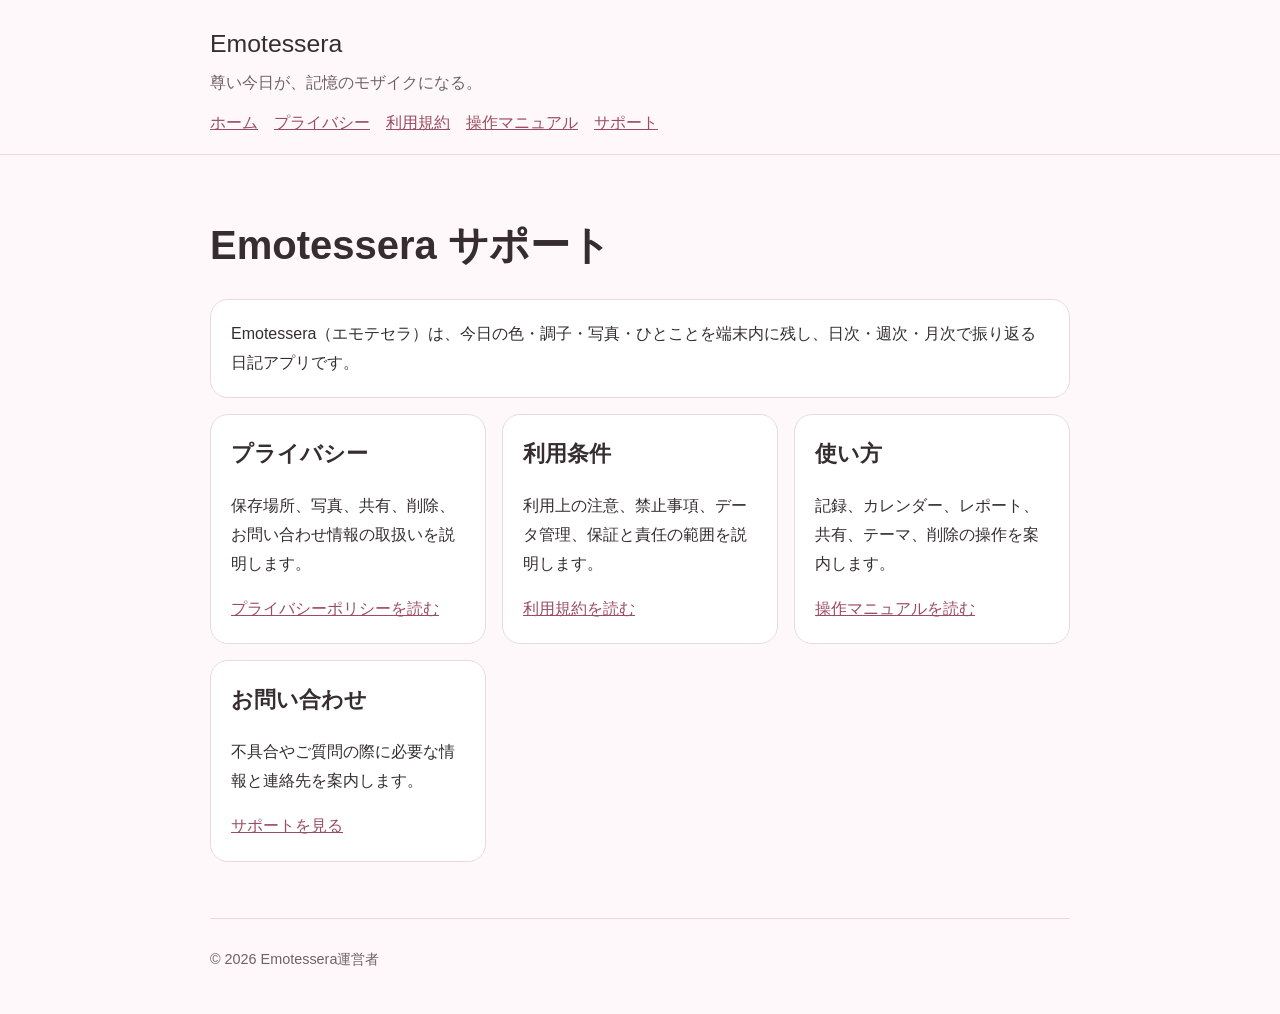
==== index.html @ 4161a7b2 "Publish Emotessera support and legal pages" ====
<!doctype html>
<html lang="ja">
<head>
  <meta charset="utf-8">
  <meta name="viewport" content="width=device-width, initial-scale=1">
  <meta name="description" content="Emotesseraの公式サポート、プライバシーポリシー、利用規約、操作マニュアル">
  <title>Emotessera サポート</title>
  <link rel="stylesheet" href="styles.css">
</head>
<body>
  <header><div class="header-inner">
    <p class="brand">Emotessera</p>
    <p class="tagline">尊い今日が、記憶のモザイクになる。</p>
    <nav aria-label="主要メニュー">
      <a href="index.html">ホーム</a><a href="privacy.html">プライバシー</a><a href="terms.html">利用規約</a><a href="manual.html">操作マニュアル</a><a href="support.html">サポート</a>
    </nav>
  </div></header>
  <main>
    <h1>Emotessera サポート</h1>
    <p class="lead">Emotessera（エモテセラ）は、今日の色・調子・写真・ひとことを端末内に残し、日次・週次・月次で振り返る日記アプリです。</p>
    <div class="grid">
      <section class="card"><h2>プライバシー</h2><p>保存場所、写真、共有、削除、お問い合わせ情報の取扱いを説明します。</p><a href="privacy.html">プライバシーポリシーを読む</a></section>
      <section class="card"><h2>利用条件</h2><p>利用上の注意、禁止事項、データ管理、保証と責任の範囲を説明します。</p><a href="terms.html">利用規約を読む</a></section>
      <section class="card"><h2>使い方</h2><p>記録、カレンダー、レポート、共有、テーマ、削除の操作を案内します。</p><a href="manual.html">操作マニュアルを読む</a></section>
      <section class="card"><h2>お問い合わせ</h2><p>不具合やご質問の際に必要な情報と連絡先を案内します。</p><a href="support.html">サポートを見る</a></section>
    </div>
  </main>
  <footer>© 2026 Emotessera運営者</footer>
</body>
</html>
---- styles.css ----
:root {
  color-scheme: light;
  --background: #fff8fa;
  --surface: #ffffff;
  --primary: #9b4c63;
  --primary-soft: #f9dce5;
  --text: #352d30;
  --muted: #6f6267;
  --border: #ead9df;
}

* { box-sizing: border-box; }

body {
  margin: 0;
  background: var(--background);
  color: var(--text);
  font-family: -apple-system, BlinkMacSystemFont, "Hiragino Sans", "Noto Sans JP", sans-serif;
  line-height: 1.8;
}

header {
  border-bottom: 1px solid var(--border);
  background: rgba(255, 248, 250, 0.96);
}

.header-inner, main, footer {
  width: min(100% - 32px, 860px);
  margin-inline: auto;
}

.header-inner { padding: 22px 0 16px; }
.brand { margin: 0; font-size: 1.55rem; }
.tagline { margin: 2px 0 12px; color: var(--muted); }

nav { display: flex; flex-wrap: wrap; gap: 8px 16px; }
nav a, a { color: var(--primary); }

main { padding: 36px 0 56px; }
h1 { font-size: clamp(1.8rem, 5vw, 2.5rem); line-height: 1.35; }
h2 { margin-top: 2.2rem; font-size: 1.35rem; }
h3 { margin-top: 1.6rem; font-size: 1.08rem; }

.lead, .notice, .card {
  padding: 20px;
  border: 1px solid var(--border);
  border-radius: 18px;
  background: var(--surface);
}

.notice { border-left: 5px solid var(--primary); }
.grid { display: grid; grid-template-columns: repeat(auto-fit, minmax(220px, 1fr)); gap: 16px; }
.card h2, .card h3 { margin-top: 0; }
li + li { margin-top: 0.45rem; }
.meta { color: var(--muted); font-size: 0.92rem; }

footer {
  padding: 28px 0 42px;
  border-top: 1px solid var(--border);
  color: var(--muted);
  font-size: 0.9rem;
}

@media (max-width: 480px) {
  .header-inner, main, footer { width: min(100% - 24px, 860px); }
  main { padding-top: 24px; }
  .lead, .notice, .card { padding: 16px; border-radius: 14px; }
}
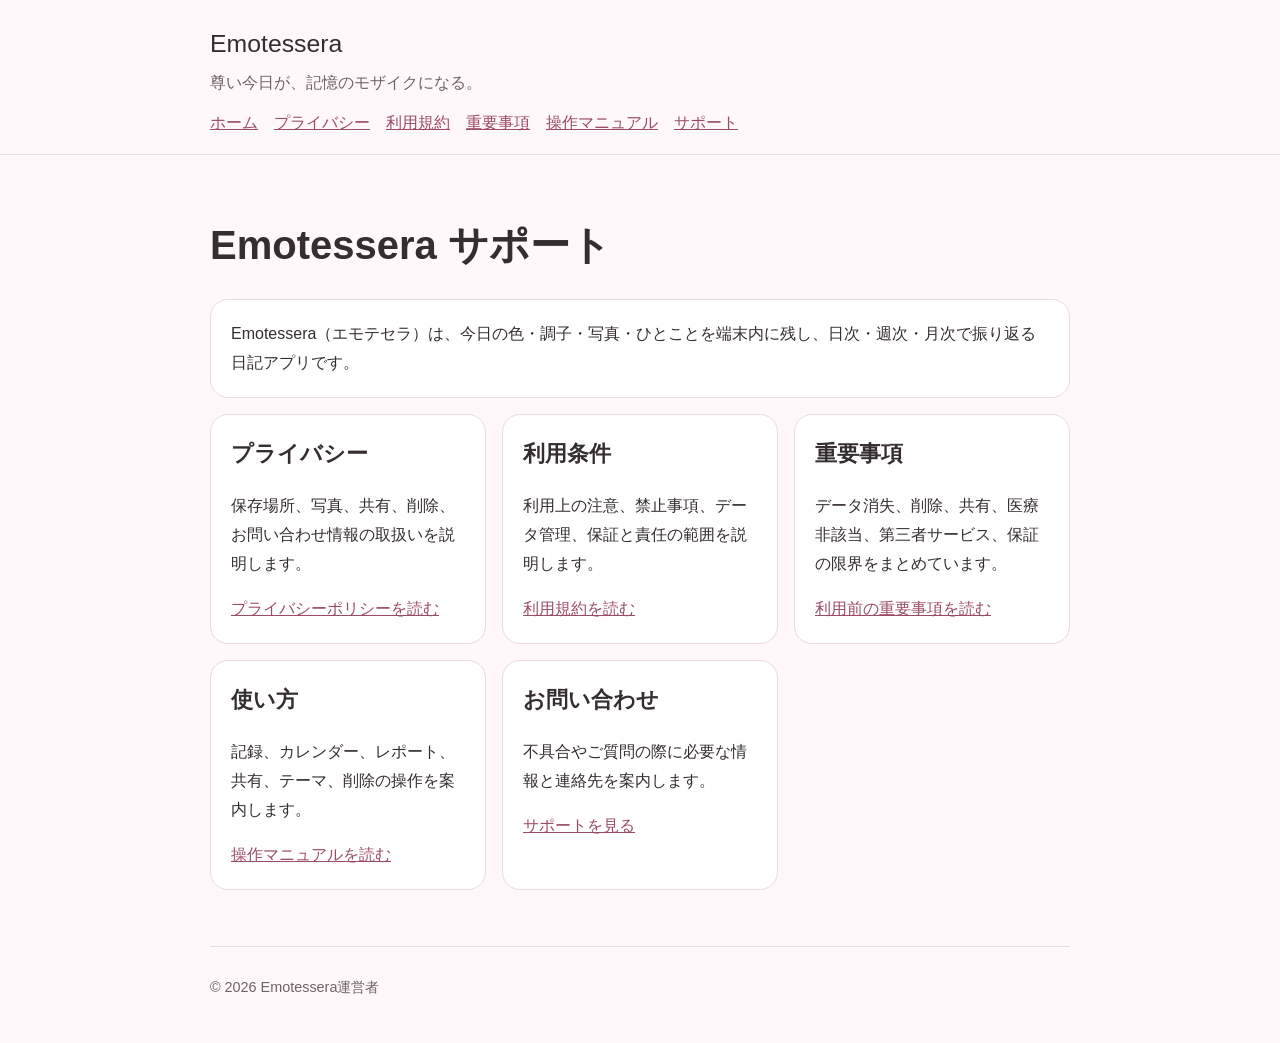
==== commit ff627690: "docs: add important usage notices" ====
--- a/index.html
+++ b/index.html
@@ -12,7 +12,7 @@
     <p class="brand">Emotessera</p>
     <p class="tagline">尊い今日が、記憶のモザイクになる。</p>
     <nav aria-label="主要メニュー">
-      <a href="index.html">ホーム</a><a href="privacy.html">プライバシー</a><a href="terms.html">利用規約</a><a href="manual.html">操作マニュアル</a><a href="support.html">サポート</a>
+      <a href="index.html">ホーム</a><a href="privacy.html">プライバシー</a><a href="terms.html">利用規約</a><a href="disclaimer.html">重要事項</a><a href="manual.html">操作マニュアル</a><a href="support.html">サポート</a>
     </nav>
   </div></header>
   <main>
@@ -21,6 +21,7 @@
     <div class="grid">
       <section class="card"><h2>プライバシー</h2><p>保存場所、写真、共有、削除、お問い合わせ情報の取扱いを説明します。</p><a href="privacy.html">プライバシーポリシーを読む</a></section>
       <section class="card"><h2>利用条件</h2><p>利用上の注意、禁止事項、データ管理、保証と責任の範囲を説明します。</p><a href="terms.html">利用規約を読む</a></section>
+      <section class="card"><h2>重要事項</h2><p>データ消失、削除、共有、医療非該当、第三者サービス、保証の限界をまとめています。</p><a href="disclaimer.html">利用前の重要事項を読む</a></section>
       <section class="card"><h2>使い方</h2><p>記録、カレンダー、レポート、共有、テーマ、削除の操作を案内します。</p><a href="manual.html">操作マニュアルを読む</a></section>
       <section class="card"><h2>お問い合わせ</h2><p>不具合やご質問の際に必要な情報と連絡先を案内します。</p><a href="support.html">サポートを見る</a></section>
     </div>
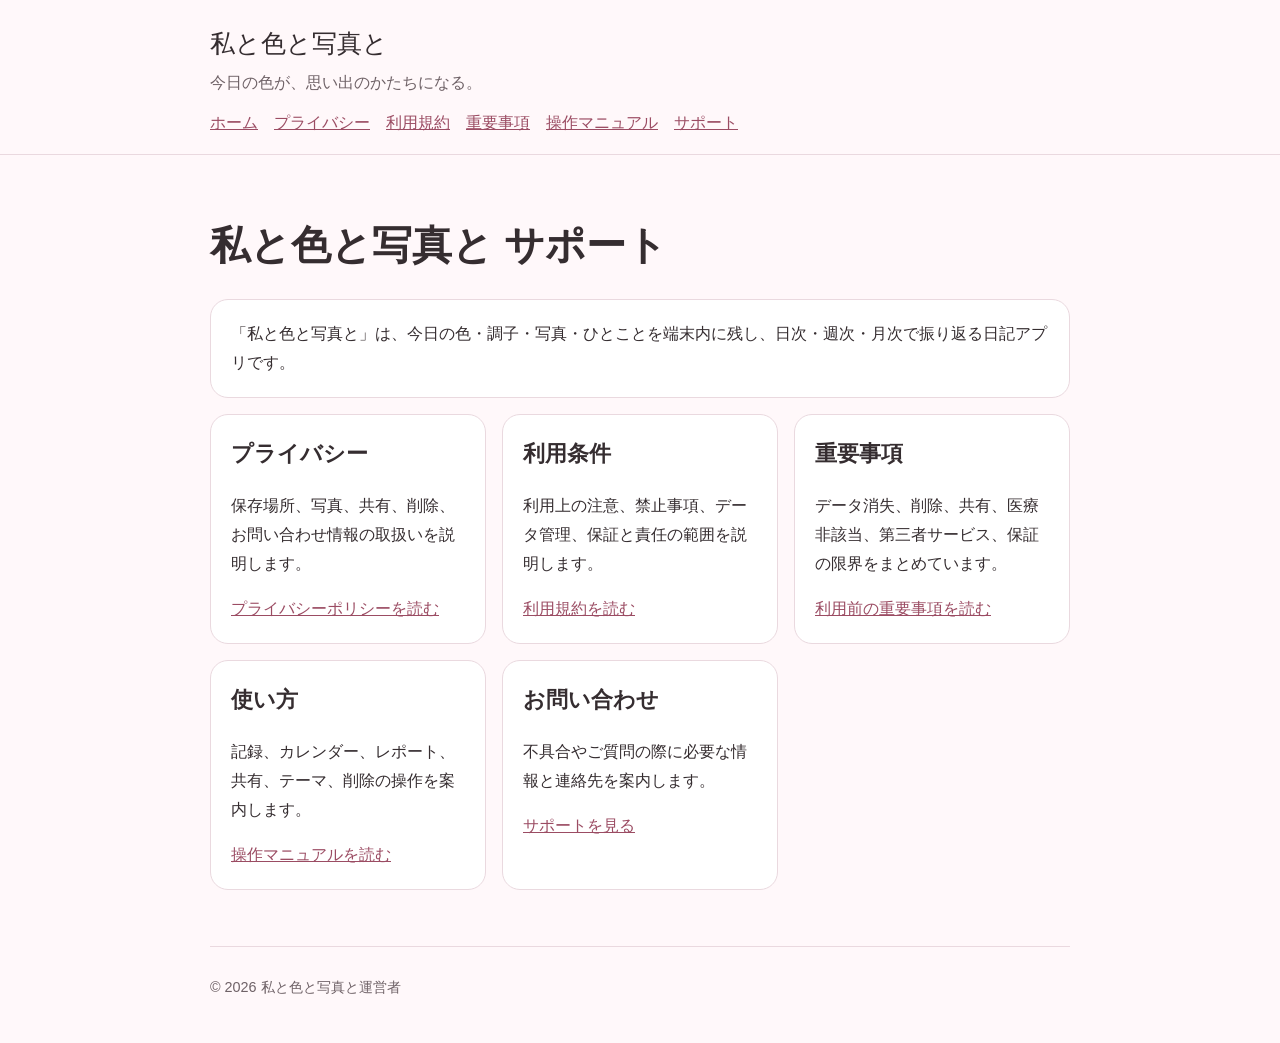
==== commit 575b516d: "Replace legacy app name across support pages" ====
--- a/index.html
+++ b/index.html
@@ -3,21 +3,21 @@
 <head>
   <meta charset="utf-8">
   <meta name="viewport" content="width=device-width, initial-scale=1">
-  <meta name="description" content="Emotesseraの公式サポート、プライバシーポリシー、利用規約、操作マニュアル">
-  <title>Emotessera サポート</title>
+  <meta name="description" content="私と色と写真との公式サポート、プライバシーポリシー、利用規約、操作マニュアル">
+  <title>私と色と写真と サポート</title>
   <link rel="stylesheet" href="styles.css">
 </head>
 <body>
   <header><div class="header-inner">
-    <p class="brand">Emotessera</p>
-    <p class="tagline">尊い今日が、記憶のモザイクになる。</p>
+    <p class="brand">私と色と写真と</p>
+    <p class="tagline">今日の色が、思い出のかたちになる。</p>
     <nav aria-label="主要メニュー">
       <a href="index.html">ホーム</a><a href="privacy.html">プライバシー</a><a href="terms.html">利用規約</a><a href="disclaimer.html">重要事項</a><a href="manual.html">操作マニュアル</a><a href="support.html">サポート</a>
     </nav>
   </div></header>
   <main>
-    <h1>Emotessera サポート</h1>
-    <p class="lead">Emotessera（エモテセラ）は、今日の色・調子・写真・ひとことを端末内に残し、日次・週次・月次で振り返る日記アプリです。</p>
+    <h1>私と色と写真と サポート</h1>
+    <p class="lead">「私と色と写真と」は、今日の色・調子・写真・ひとことを端末内に残し、日次・週次・月次で振り返る日記アプリです。</p>
     <div class="grid">
       <section class="card"><h2>プライバシー</h2><p>保存場所、写真、共有、削除、お問い合わせ情報の取扱いを説明します。</p><a href="privacy.html">プライバシーポリシーを読む</a></section>
       <section class="card"><h2>利用条件</h2><p>利用上の注意、禁止事項、データ管理、保証と責任の範囲を説明します。</p><a href="terms.html">利用規約を読む</a></section>
@@ -26,6 +26,6 @@
       <section class="card"><h2>お問い合わせ</h2><p>不具合やご質問の際に必要な情報と連絡先を案内します。</p><a href="support.html">サポートを見る</a></section>
     </div>
   </main>
-  <footer>© 2026 Emotessera運営者</footer>
+  <footer>© 2026 私と色と写真と運営者</footer>
 </body>
 </html>
